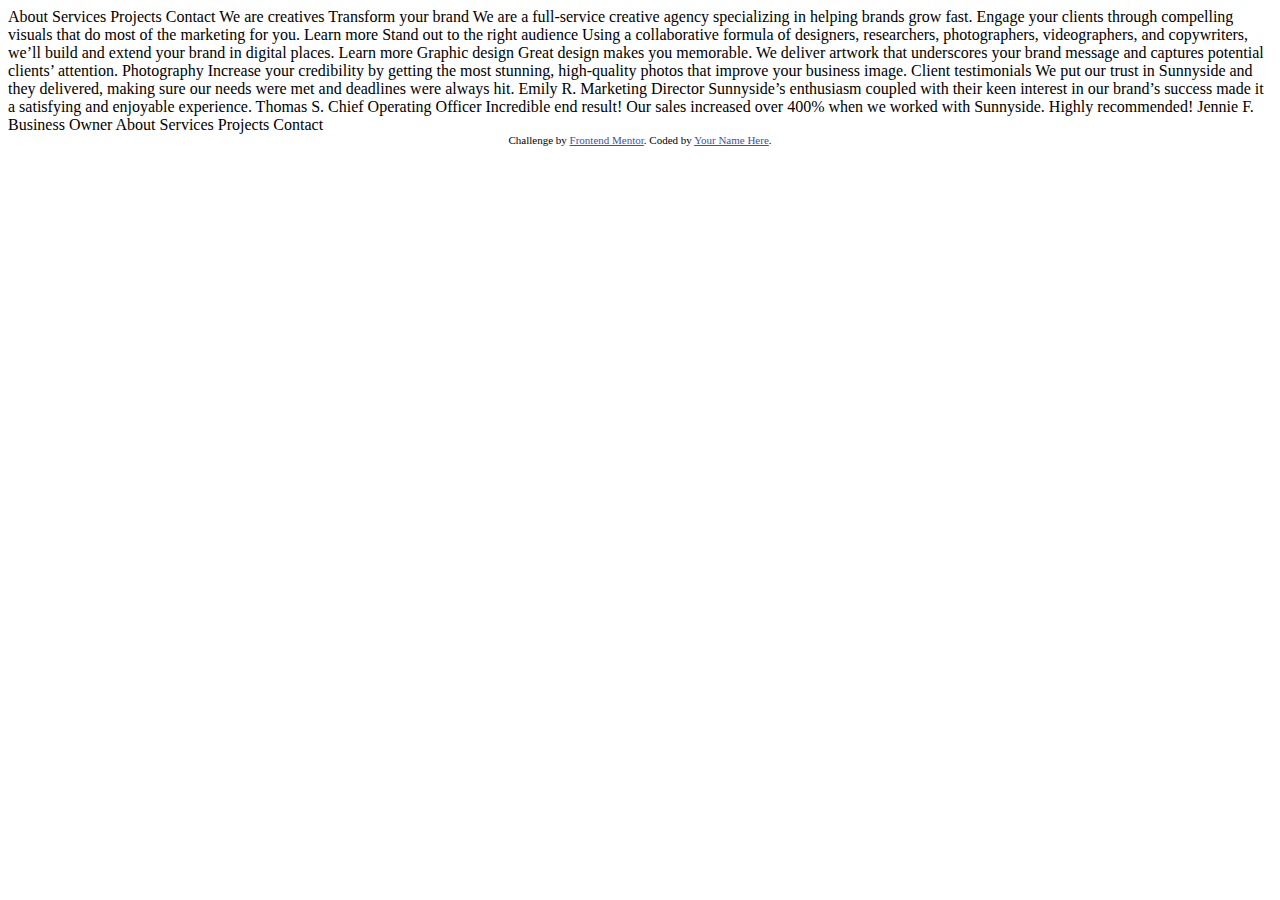
==== index.html @ 876793b8 "Initial Commit" ====
<!DOCTYPE html>
<html lang="en">
<head>
  <meta charset="UTF-8">
  <meta name="viewport" content="width=device-width, initial-scale=1.0"> <!-- displays site properly based on user's device -->

  <link rel="icon" type="image/png" sizes="32x32" href="./images/favicon-32x32.png">
  
  <title>Frontend Mentor | Sunnyside agency landing page</title>

  <!-- Feel free to remove these styles or customise in your own stylesheet 👍 -->
  <style>
    .attribution { font-size: 11px; text-align: center; }
    .attribution a { color: hsl(228, 45%, 44%); }
  </style>
</head>
<body>
  About
  Services
  Projects
  Contact

  We are creatives

  Transform your brand

  We are a full-service creative agency specializing in helping brands grow fast. 
  Engage your clients through compelling visuals that do most of the marketing for you.

  Learn more

  Stand out to the right audience

  Using a collaborative formula of designers, researchers, photographers, videographers, and copywriters, we’ll build and extend your brand in digital places. 

  Learn more

  Graphic design
  Great design makes you memorable. We deliver artwork that underscores your brand message and captures potential clients’ attention.

  Photography
  Increase your credibility by getting the most stunning, high-quality photos that improve your business image.

  Client testimonials

  We put our trust in Sunnyside and they delivered, making sure our needs were met and deadlines were always hit.
  Emily R.
  Marketing Director

  Sunnyside’s enthusiasm coupled with their keen interest in our brand’s success made it a satisfying and enjoyable experience.
  Thomas S.
  Chief Operating Officer

  Incredible end result! Our sales increased over 400% when we worked with Sunnyside. Highly recommended!
  Jennie F.
  Business Owner

  About
  Services
  Projects
  Contact

  <div class="attribution">
    Challenge by <a href="https://www.frontendmentor.io?ref=challenge" target="_blank">Frontend Mentor</a>. 
    Coded by <a href="#">Your Name Here</a>.
  </div>
</body>
</html>
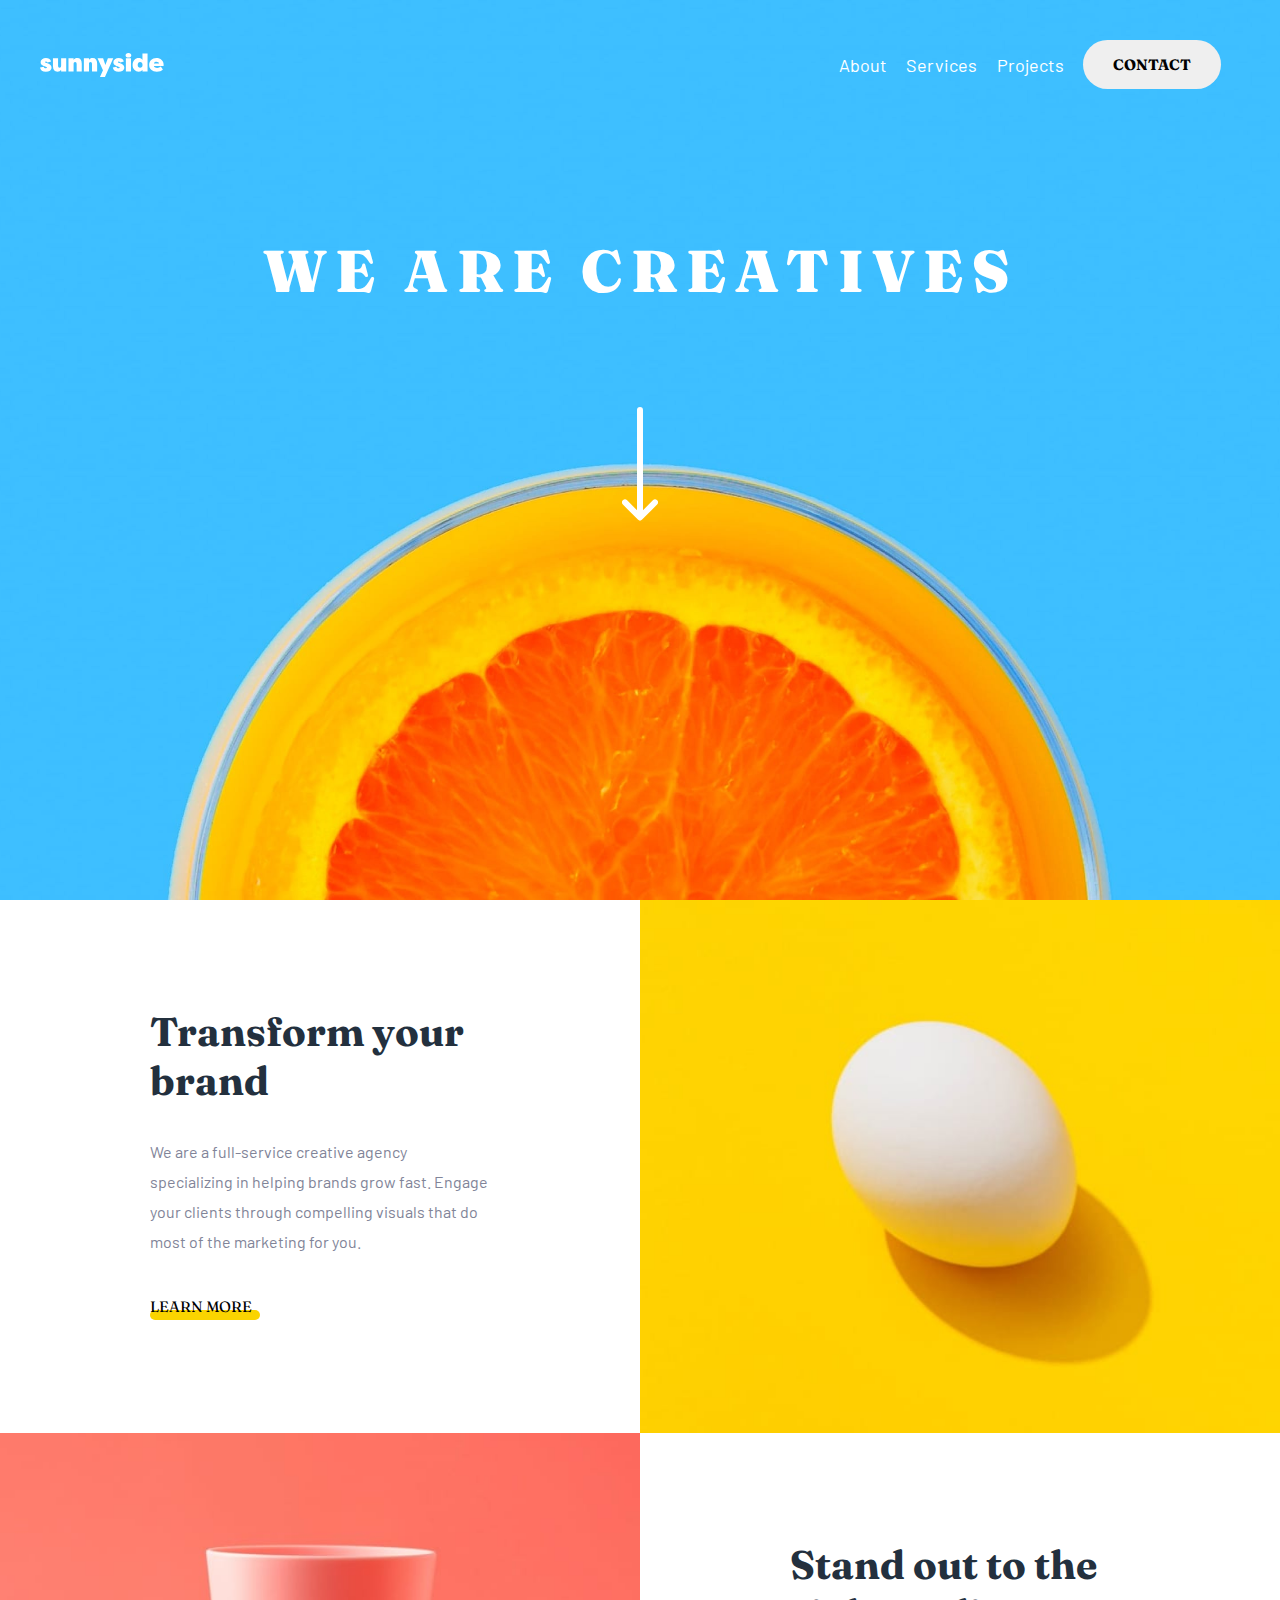
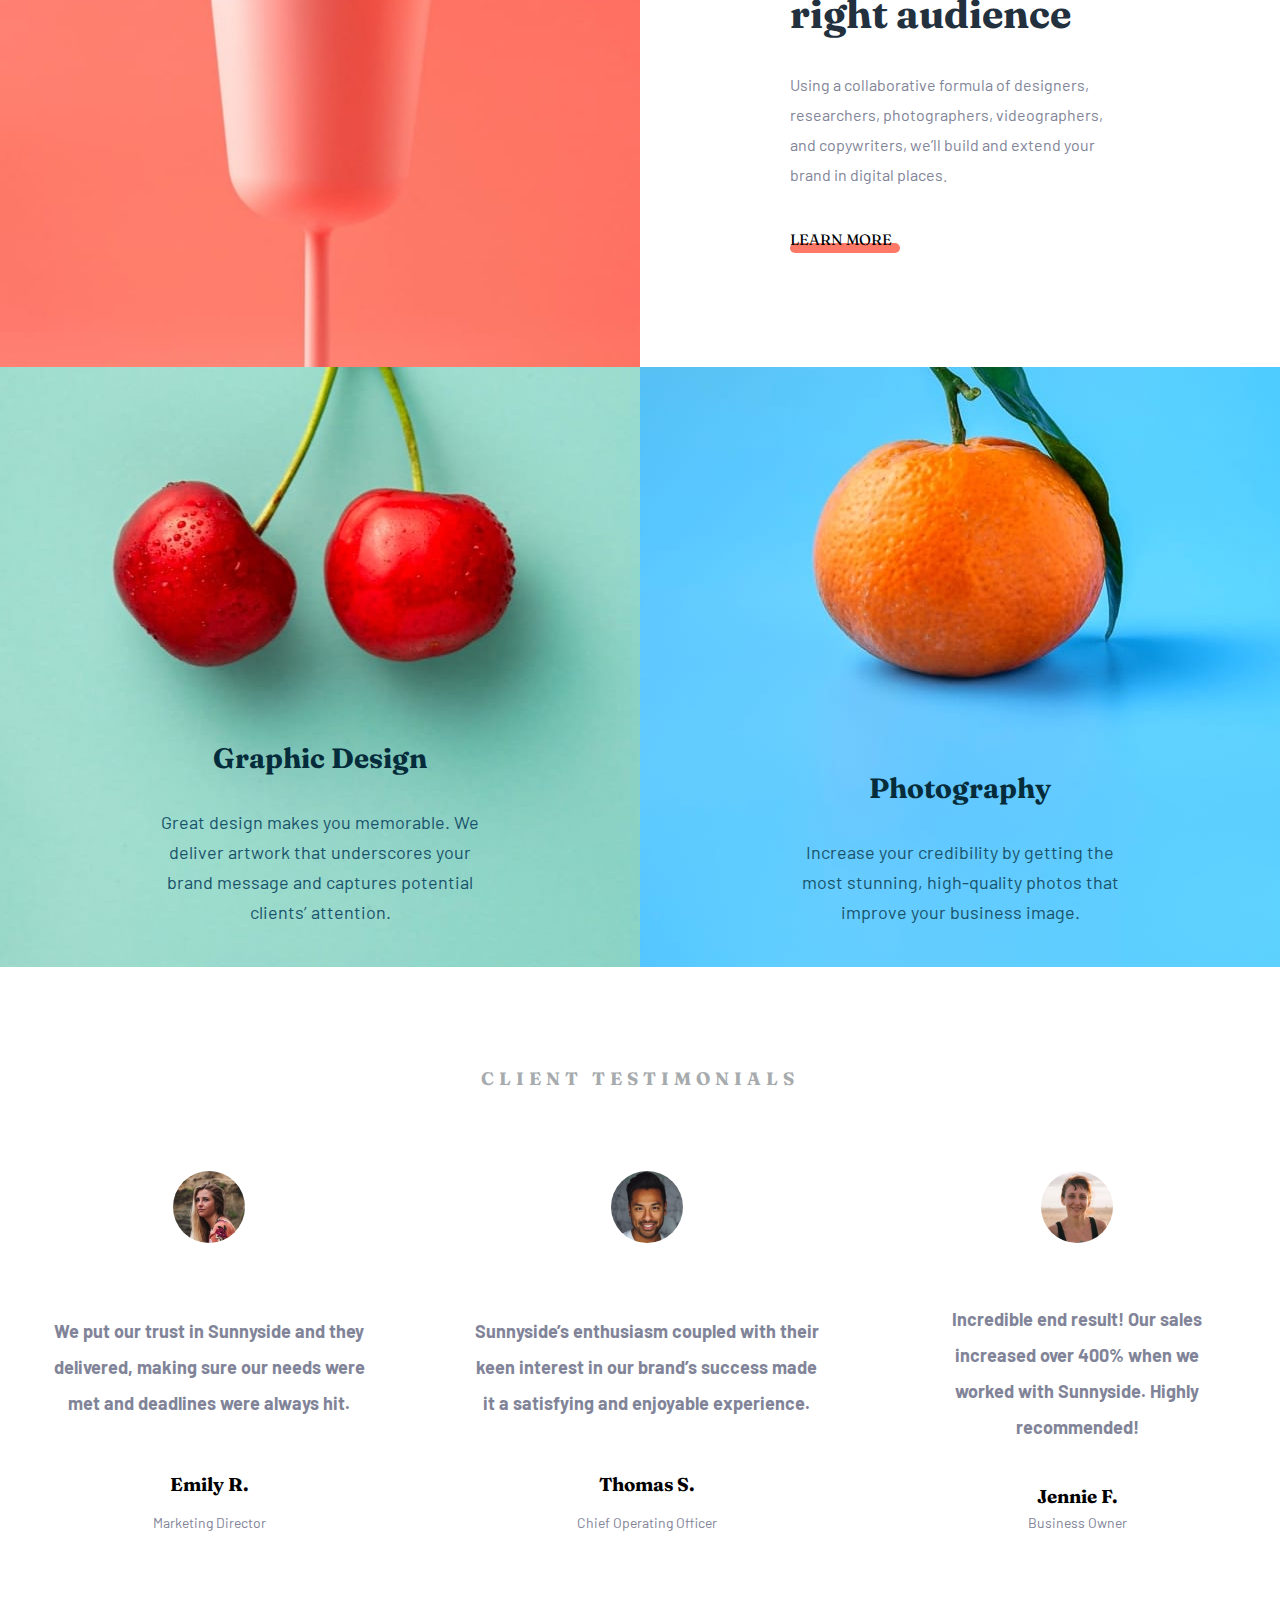
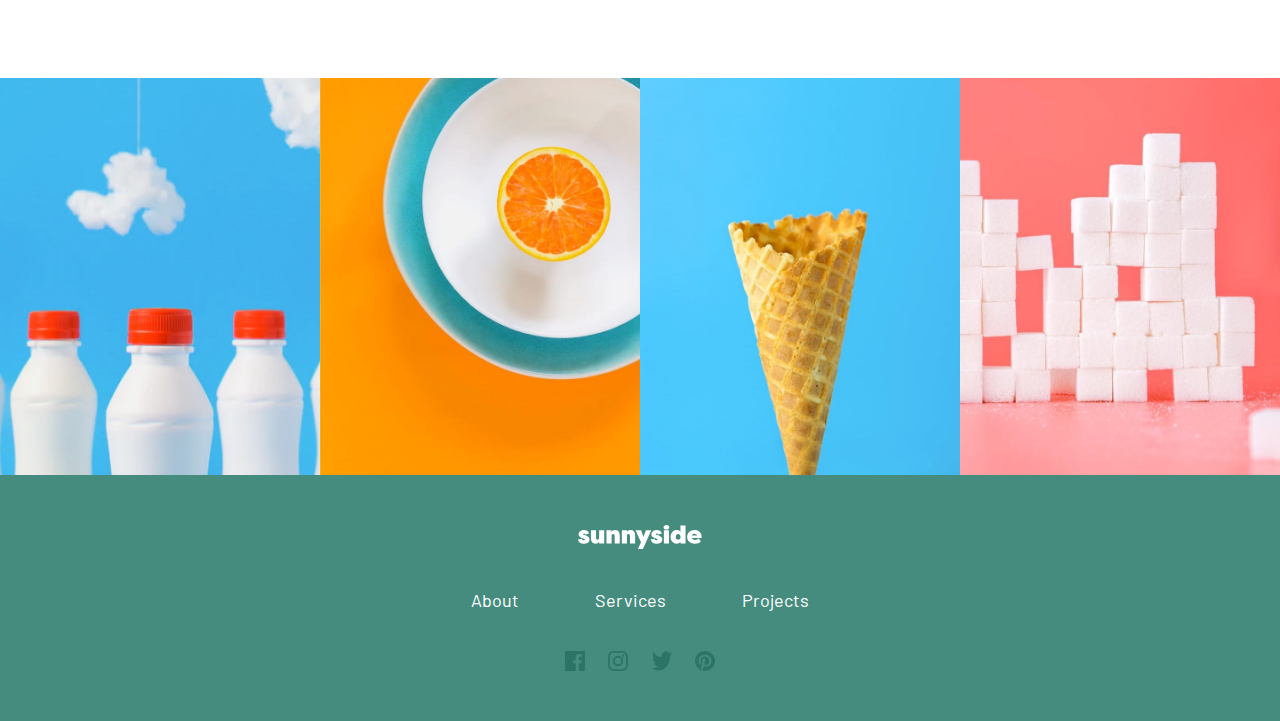
==== commit 80d9f749: "Desktop Design 95% complete" ====
--- a/index.html
+++ b/index.html
@@ -1,68 +1,195 @@
 <!DOCTYPE html>
 <html lang="en">
-<head>
-  <meta charset="UTF-8">
-  <meta name="viewport" content="width=device-width, initial-scale=1.0"> <!-- displays site properly based on user's device -->
+  <head>
+    <meta charset="UTF-8" />
+    <meta name="viewport" content="width=device-width, initial-scale=1.0" />
+    <!-- displays site properly based on user's device -->
 
-  <link rel="icon" type="image/png" sizes="32x32" href="./images/favicon-32x32.png">
-  
-  <title>Frontend Mentor | Sunnyside agency landing page</title>
+    <link
+      rel="icon"
+      type="image/png"
+      sizes="32x32"
+      href="./images/favicon-32x32.png"
+    />
 
-  <!-- Feel free to remove these styles or customise in your own stylesheet 👍 -->
-  <style>
-    .attribution { font-size: 11px; text-align: center; }
-    .attribution a { color: hsl(228, 45%, 44%); }
-  </style>
-</head>
-<body>
-  About
-  Services
-  Projects
-  Contact
+    <title>Frontend Mentor | Sunnyside agency landing page</title>
+    <link rel="stylesheet" href="style.css" />
+    <link rel="preconnect" href="https://fonts.googleapis.com" />
+    <link rel="preconnect" href="https://fonts.gstatic.com" crossorigin />
+    <link
+      href="https://fonts.googleapis.com/css2?family=Barlow:wght@600&family=Fraunces:wght@700;900&display=swap"
+      rel="stylesheet"
+    />
+    <!-- Feel free to remove these styles or customise in your own stylesheet 👍 -->
+    <style>
+      .attribution {
+        font-size: 11px;
+        text-align: center;
+      }
+      .attribution a {
+        color: hsl(228, 45%, 44%);
+      }
+    </style>
+  </head>
+  <body>
+    <div class="wrapper">
+      <header id="showcase">
+        <nav>
+          <img src="./images/logo.svg" alt="Sunnyside Logo" class="logo" />
+          <ul id="nav-links">
+            <li><a href="#">About</a></li>
+            <li><a href="#">Services</a></li>
+            <li><a href="#">Projects</a></li>
+            <li><button>Contact</button></li>
+          </ul>
+        </nav>
+        <h1 id="tagline">We are creatives</h1>
+        <div id="scroll-arrow">
+          <img src="./images/icon-arrow-down.svg" alt="" />
+        </div>
+      </header>
 
-  We are creatives
+      <section id="transform">
+        <div class="content">
+          <h1 class="about-header">Transform your brand</h1>
+          <p class="info">
+            We are a full-service creative agency specializing in helping brands
+            grow fast. Engage your clients through compelling visuals that do
+            most of the marketing for you.
+          </p>
+          <a class="info-link" href="#">Learn More</a>
+          <hr id="transform-line" />
+        </div>
+        <img
+          id="transform-img"
+          src="./images/desktop/image-transform.jpg"
+          alt="egg"
+        />
+      </section>
 
-  Transform your brand
+      <section id="stand-out">
+        <img
+          id="stand-out-img"
+          src="./images/desktop/image-stand-out.jpg"
+          alt="egg"
+        />
+        <div class="content">
+          <h1 class="about-header">Stand out to the right audience</h1>
+          <p class="info">
+            Using a collaborative formula of designers, researchers,
+            photographers, videographers, and copywriters, we’ll build and
+            extend your brand in digital places.
+          </p>
+          <a class="info-link" href="#">Learn More</a>
+          <hr id="stand-out-line" />
+        </div>
+      </section>
 
-  We are a full-service creative agency specializing in helping brands grow fast. 
-  Engage your clients through compelling visuals that do most of the marketing for you.
+      <section id="services">
+        <div id="graphic-design" class="service">
+          <h1 class="service-header">Graphic Design</h1>
+          <p class="service-info">
+            Great design makes you memorable. We deliver artwork that
+            underscores your brand message and captures potential clients’
+            attention.
+          </p>
+        </div>
 
-  Learn more
+        <div id="photography" class="service">
+          <h1 class="service-header">Photography</h1>
+          <p class="service-info">
+            Increase your credibility by getting the most stunning, high-quality
+            photos that improve your business image.
+          </p>
+        </div>
+      </section>
 
-  Stand out to the right audience
+      <section id="testimonials">
+        <h1 id="testimonial-title">Client Testimonials</h1>
+        <div class="client-testimonials">
+          <div class="testimonial">
+            <img
+              src="./images/image-emily.jpg"
+              alt="Emily"
+              class="client-img"
+            />
+            <p class="testimonial-text">
+              We put our trust in Sunnyside and they delivered, making sure our
+              needs were met and deadlines were always hit.
+            </p>
+            <h3 class="client-name">Emily R.</h3>
+            <p class="client-position">Marketing Director</p>
+          </div>
 
-  Using a collaborative formula of designers, researchers, photographers, videographers, and copywriters, we’ll build and extend your brand in digital places. 
+          <div class="testimonial">
+            <img
+              src="./images/image-thomas.jpg"
+              alt="Emily"
+              class="client-img"
+            />
+            <p class="testimonial-text">
+              Sunnyside’s enthusiasm coupled with their keen interest in our
+              brand’s success made it a satisfying and enjoyable experience.
+            </p>
+            <h3 class="client-name">Thomas S.</h3>
+            <p class="client-position">Chief Operating Officer</p>
+          </div>
 
-  Learn more
+          <div class="testimonial">
+            <img
+              src="./images/image-jennie.jpg"
+              alt="Emily"
+              class="client-img"
+            />
+            <p class="testimonial-text">
+              Incredible end result! Our sales increased over 400% when we
+              worked with Sunnyside. Highly recommended!
+            </p>
+            <h3 class="client-name">Jennie F.</h3>
+            <p class="client-position">Business Owner</p>
+          </div>
+        </div>
+      </section>
 
-  Graphic design
-  Great design makes you memorable. We deliver artwork that underscores your brand message and captures potential clients’ attention.
+      <section class="gallery">
+        <div class="gallery-images">
+          <img
+            class="gallery-img"
+            src="./images/desktop/image-gallery-milkbottles.jpg"
+            alt=""
+          />
+          <img
+            class="gallery-img"
+            src="./images/desktop/image-gallery-orange.jpg"
+            alt=""
+          />
+          <img
+            class="gallery-img"
+            src="./images/desktop/image-gallery-cone.jpg"
+            alt=""
+          />
+          <img
+            class="gallery-img"
+            src="./images/desktop/image-gallery-sugarcubes.jpg"
+            alt=""
+          />
+        </div>
+      </section>
 
-  Photography
-  Increase your credibility by getting the most stunning, high-quality photos that improve your business image.
-
-  Client testimonials
-
-  We put our trust in Sunnyside and they delivered, making sure our needs were met and deadlines were always hit.
-  Emily R.
-  Marketing Director
-
-  Sunnyside’s enthusiasm coupled with their keen interest in our brand’s success made it a satisfying and enjoyable experience.
-  Thomas S.
-  Chief Operating Officer
-
-  Incredible end result! Our sales increased over 400% when we worked with Sunnyside. Highly recommended!
-  Jennie F.
-  Business Owner
-
-  About
-  Services
-  Projects
-  Contact
-
-  <div class="attribution">
-    Challenge by <a href="https://www.frontendmentor.io?ref=challenge" target="_blank">Frontend Mentor</a>. 
-    Coded by <a href="#">Your Name Here</a>.
-  </div>
-</body>
-</html>+      <footer>
+        <img id="footer-logo" src="./images/logo.svg" alt="" />
+        <ul class="links">
+          <li>About</li>
+          <li>Services</li>
+          <li>Projects</li>
+        </ul>
+        <div class="socials">
+          <img src="images/icon-facebook.svg" alt="" class="social" />
+          <img src="images/icon-instagram.svg" alt="" class="social" />
+          <img src="images/icon-twitter.svg" alt="" class="social" />
+          <img src="images/icon-pinterest.svg" alt="" class="social" />
+        </div>
+      </footer>
+    </div>
+  </body>
+</html>
--- a/style.css
+++ b/style.css
@@ -0,0 +1,286 @@
+/*Colors*/
+:root{
+    --soft-red: hsl(7, 99%, 70%);
+    --yellow:hsl(51, 100%, 49%);
+    --Dark-cyan: hsl(167, 40%, 24%);
+    --Dark-blue: hsl(198, 62%, 26%);
+    --header-color: rgba(5,44,59,1);
+    --Dark-moderate-cyan: hsl(168, 34%, 41%);
+    --very-dark-blue:hsl(212, 27%, 19%);
+    --very-dark-grey-blue:hsl(213, 9%, 39%);
+    --dark-grayish-blue:  hsl(232, 10%, 55%);
+    --grayish-blue:hsl(210, 4%, 67%);
+    --white: hsl(0, 0%, 100%);
+}
+
+/*Global Styles*/
+
+/*CSS Reset*/
+*{
+    margin:0;
+    padding:0;
+    box-sizing: border-box;
+}
+
+.wrapper{
+    max-width: 1440px;
+    margin: 0 auto;
+}
+
+h1{
+    font-family:'Fraunces', serif;
+    margin-bottom:32px;
+    font-size: 40px;
+}
+
+p{
+    font-family: 'Barlow', sans-serif;
+    line-height: 30px;
+    margin-bottom:40px;
+}
+
+/*Showcase/Hero Section*/
+#showcase{
+    background: url('./images/desktop/image-header.jpg') no-repeat center/cover;
+    height:100vh;
+}
+
+nav{
+    display:flex;
+    justify-content: space-between;
+    align-items: center;
+    padding:40px;
+}
+
+#nav-links{
+    list-style: none;
+    display:flex;
+    align-items: center;
+    justify-content: space-evenly;
+    width:35%;
+}
+
+#nav-links a{
+    text-decoration: none;
+    color:var(--white);
+    font-family: 'Barlow', sans-serif;
+    font-size:18px;
+}
+
+#nav-links button{
+    padding:15px 30px;
+    border:none;
+    border-radius: 50px;
+    font-family:'Fraunces', serif;;
+    font-weight:700;
+    font-size:15px;
+    font-family:'Fraunces', serif;
+    text-transform: uppercase;
+}
+
+#tagline{
+    color:var(--white);
+    text-align: center;
+    text-transform: uppercase;
+    font-family:'Fraunces', serif;
+    font-weight:900;
+    font-size: 59px;
+    letter-spacing: 8.75px;
+    margin-top:105px;
+}
+
+#scroll-arrow{
+    margin:100px auto;
+    display: flex;
+    align-items: baseline;
+    justify-content: center;
+}
+
+/*Transform Section*/
+#transform,#stand-out{
+    display:flex;
+    align-items: center;
+}
+
+.content{
+    padding: 0 150px;
+    width:50%;
+}
+
+.info{
+    color:var(--dark-grayish-blue);
+    font-size: 16px;
+}
+
+.info-link{
+    color:black;
+    font-family:'Fraunces', serif;
+    text-transform: uppercase;
+    text-decoration: none;
+    border-radius:50px;
+    font-size: 15px;
+    text-align: center;
+}
+
+#transform-line{
+    width:110px;
+    text-align: center;
+    position: relative;
+    top:-6px;
+    height: 10px;
+    background-color: var(--yellow);
+    border:none;
+    border-radius: 50px;
+    z-index: -2;
+}
+
+#stand-out-line{
+    width:110px;
+    text-align: center;
+    position: relative;
+    top:-6px;
+    height: 10px;
+    background-color: var(--soft-red);
+    border:none;
+    border-radius: 50px;
+    z-index: -2;
+}
+
+#transform-img{
+    width: 50%;
+}
+
+#stand-out-img{
+    width: 50%;
+}
+
+#services{
+    display:flex;
+}
+
+.service{
+    width:50%;
+    height:600px;
+    display:flex;
+    flex-direction: column;
+    align-items: center;
+    justify-content: end;
+    padding: 0 150px;
+    text-align: center;
+}
+.about-header{
+    color:var(--very-dark-blue);
+}
+#graphic-design{
+    background: url("./images/desktop/image-graphic-design.jpg")no-repeat center/cover;
+}
+
+#photography{
+    background: url("./images/desktop/image-photography.jpg") no-repeat center/cover;
+}
+
+.service-header{
+    font-size: 28px;
+    color:var(--header-color);
+}
+.service-info{
+    font-size: 18px;
+    color:var(--Dark-blue);
+}    
+
+.gallery-images{
+    display:flex;
+    align-items: center;
+    justify-content: center;
+    width:100%;
+}
+
+.gallery-img{
+    width:25%;
+}
+
+#testimonials{
+    text-align: center;
+    margin:100px auto;
+    /* padding:0 150px; */
+}
+
+.client-testimonials{
+    display:flex;
+}
+
+.client-img{
+    width: 72px;
+    margin-bottom: 58px;
+    border-radius: 50%;
+}
+
+.testimonial-text{
+    color:var(--dark-grayish-blue);
+    line-height: 2;
+    font-size: 18px;
+    font-weight: 700;
+}
+
+.client-name{
+    font-family:'Fraunces', serif;
+}
+
+.client-position{
+    color:var(--dark-grayish-blue);
+    font-size: 14px;
+}
+
+.testimonial{
+    display:flex;
+    flex-direction: column;
+    align-items: center;
+    justify-content: space-between;
+    margin:0 50px;
+}
+
+#testimonial-title{
+    text-transform: uppercase;
+    font-size:18px;
+    font-family:'Fraunces', serif;
+    color:var(--grayish-blue);
+    letter-spacing: 5px;
+    margin-bottom: 81px;
+}
+
+footer{
+    background:var(--Dark-moderate-cyan);
+    display:flex;
+    flex-direction: column;
+    align-items: center;
+    justify-content: space-evenly;
+    padding:50px;
+}
+
+footer .links{
+    list-style: none;
+    display:flex;
+    align-items: center;
+    justify-content: space-evenly;
+    width:35%;
+}
+
+footer .links li{
+    margin:40px auto;
+    color:var(--white);
+    font-family: 'Barlow', sans-serif;
+    font-size:18px;
+}
+
+.socials{
+    
+    display:flex;
+    justify-content: space-between;
+    width:150px;
+}
+
+@media only screen and (max-width: 375px) {
+    body {
+      background:red;
+    }
+  }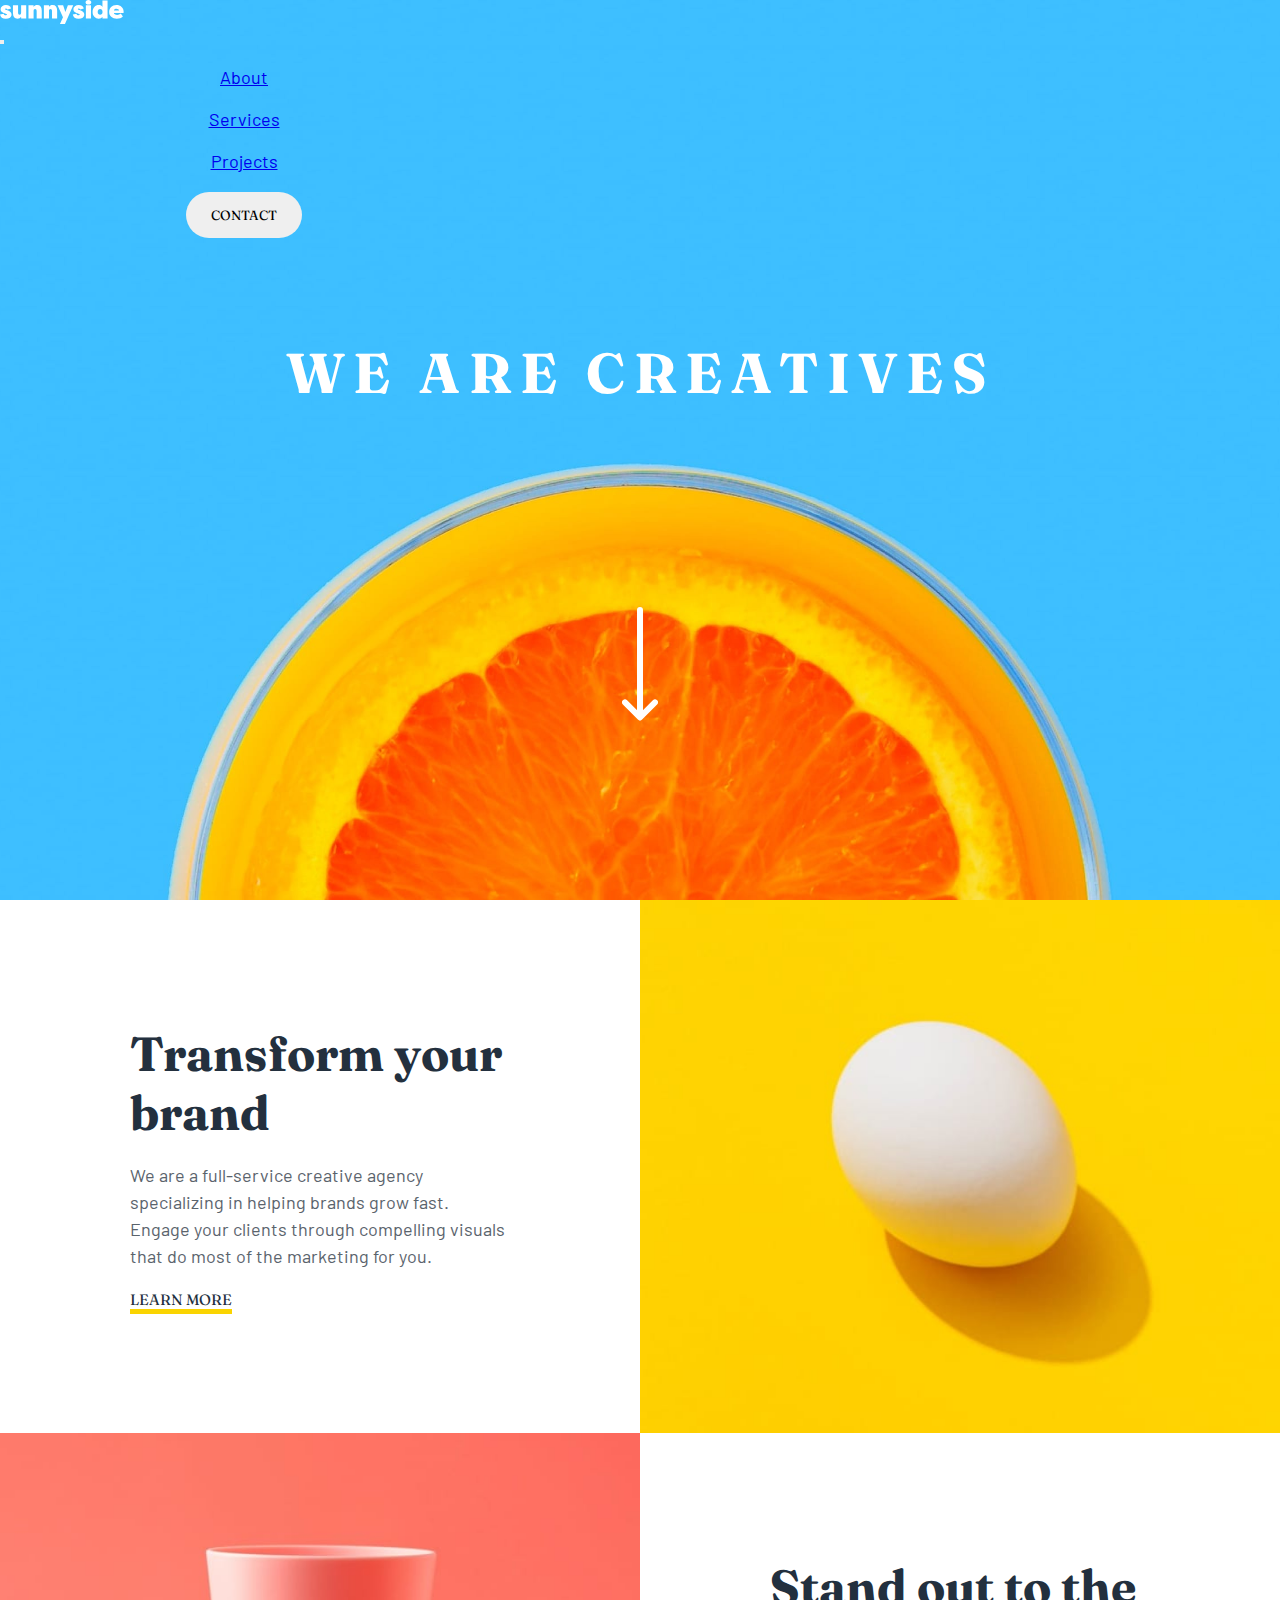
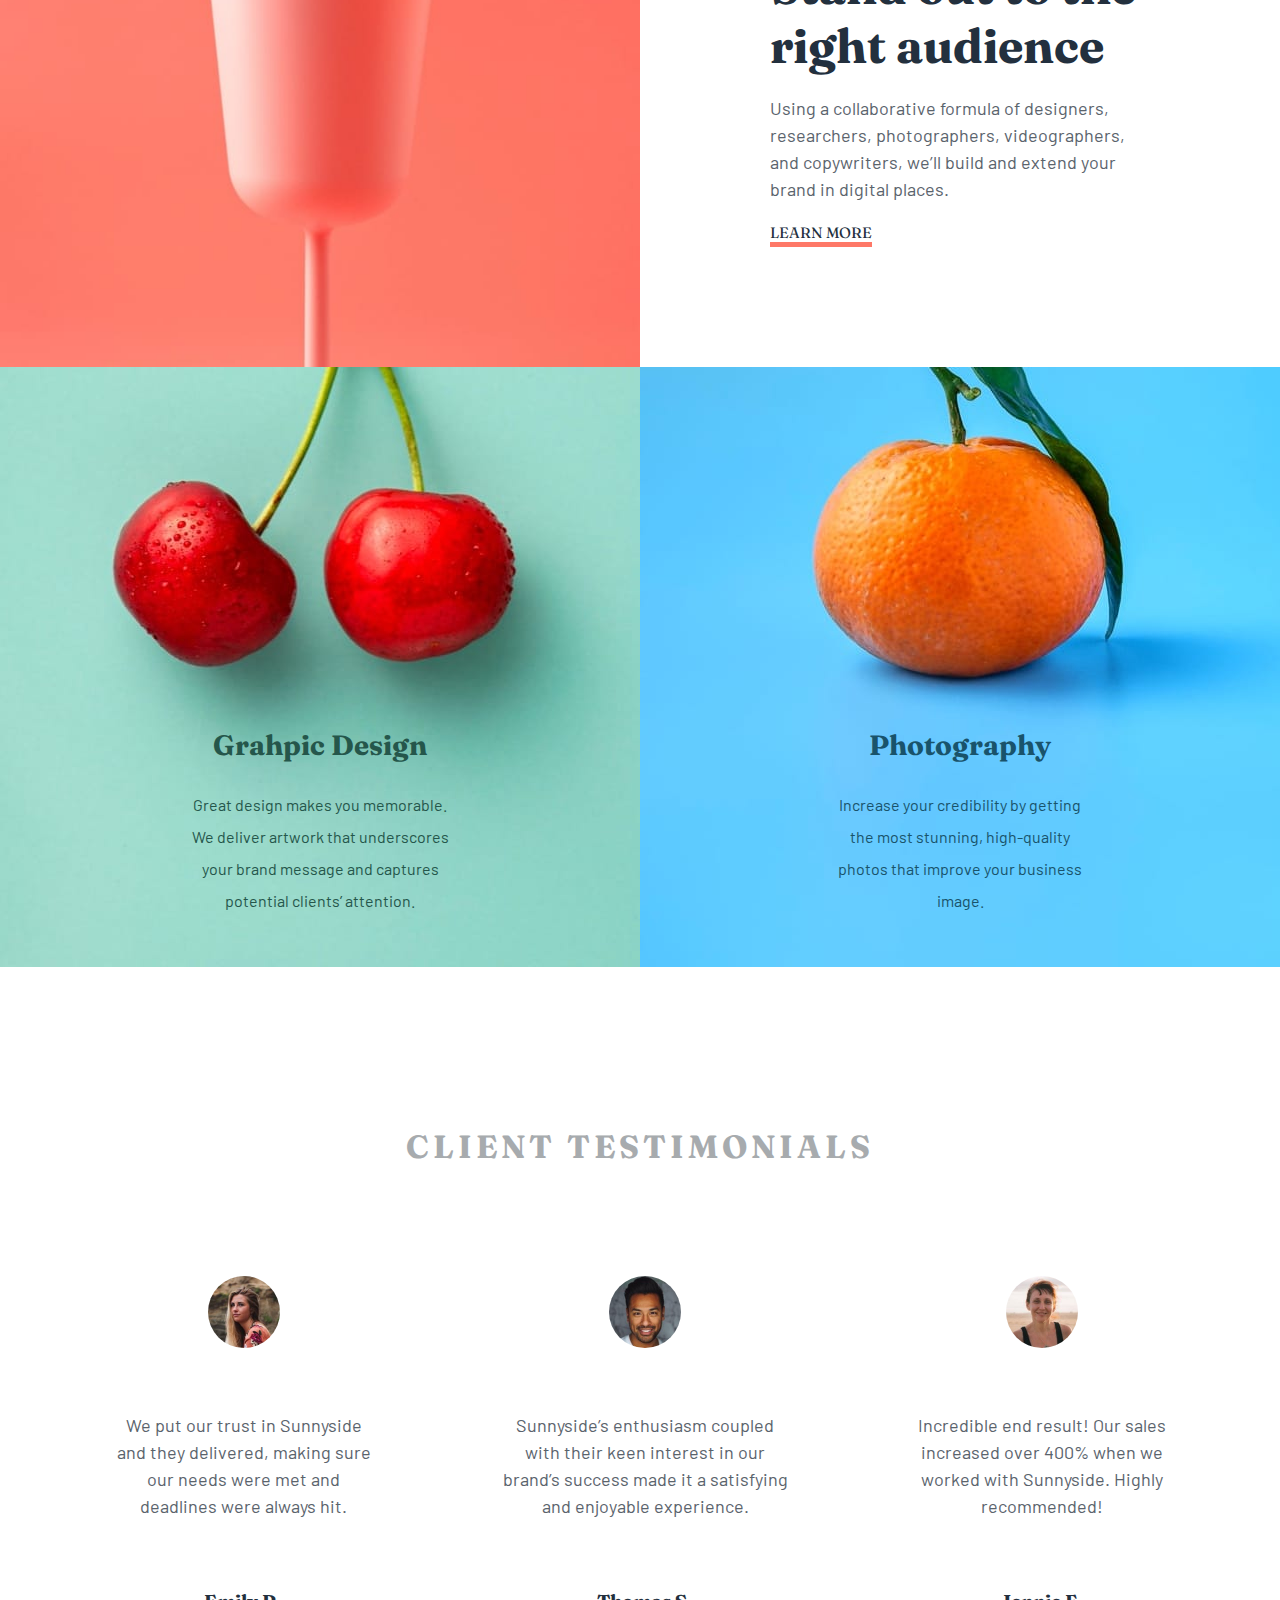
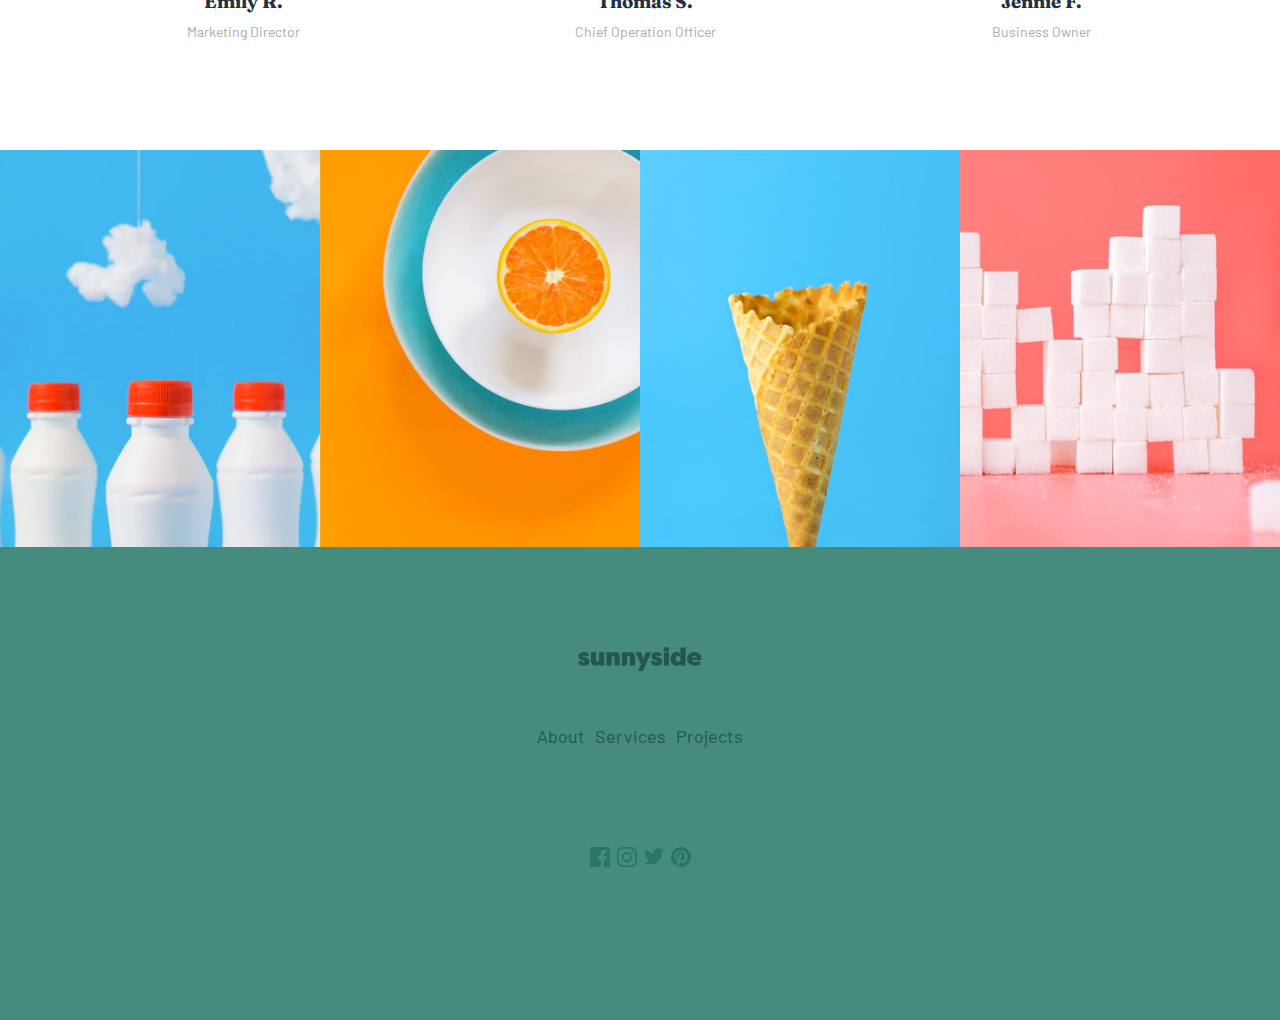
==== commit d9882d29: "Updated HTML" ====
--- a/index.html
+++ b/index.html
@@ -2,194 +2,199 @@
 <html lang="en">
   <head>
     <meta charset="UTF-8" />
+    <meta http-equiv="X-UA-Compatible" content="IE=edge" />
     <meta name="viewport" content="width=device-width, initial-scale=1.0" />
-    <!-- displays site properly based on user's device -->
-
-    <link
-      rel="icon"
-      type="image/png"
-      sizes="32x32"
-      href="./images/favicon-32x32.png"
-    />
-
-    <title>Frontend Mentor | Sunnyside agency landing page</title>
-    <link rel="stylesheet" href="style.css" />
+    <title>WE ARE CREATIVES | Sunnyside</title>
+
+    <link rel="stylesheet" href="css/style.css" />
     <link rel="preconnect" href="https://fonts.googleapis.com" />
     <link rel="preconnect" href="https://fonts.gstatic.com" crossorigin />
     <link
       href="https://fonts.googleapis.com/css2?family=Barlow:wght@600&family=Fraunces:wght@700;900&display=swap"
       rel="stylesheet"
     />
-    <!-- Feel free to remove these styles or customise in your own stylesheet 👍 -->
-    <style>
-      .attribution {
-        font-size: 11px;
-        text-align: center;
-      }
-      .attribution a {
-        color: hsl(228, 45%, 44%);
-      }
-    </style>
+    <link href="https://cdn.jsdelivr.net/npm/bootstrap@5.0.2/dist/css/bootstrap.min.css" rel="stylesheet" integrity="sha384-EVSTQN3/azprG1Anm3QDgpJLIm9Nao0Yz1ztcQTwFspd3yD65VohhpuuCOmLASjC" crossorigin="anonymous">
   </head>
   <body>
-    <div class="wrapper">
-      <header id="showcase">
-        <nav>
-          <img src="./images/logo.svg" alt="Sunnyside Logo" class="logo" />
-          <ul id="nav-links">
-            <li><a href="#">About</a></li>
-            <li><a href="#">Services</a></li>
-            <li><a href="#">Projects</a></li>
-            <li><button>Contact</button></li>
-          </ul>
-        </nav>
-        <h1 id="tagline">We are creatives</h1>
-        <div id="scroll-arrow">
-          <img src="./images/icon-arrow-down.svg" alt="" />
-        </div>
-      </header>
-
-      <section id="transform">
-        <div class="content">
-          <h1 class="about-header">Transform your brand</h1>
-          <p class="info">
-            We are a full-service creative agency specializing in helping brands
-            grow fast. Engage your clients through compelling visuals that do
-            most of the marketing for you.
+    <header id="hero">
+      <nav class="navbar navbar-expand-lg navbar-dark">
+        <div class="container">
+            <div class="d-flex flex-grow-1">
+                <a class="navbar-brand" href="#"><img src="./images/logo.svg" alt=""></a>
+                <span class="w-100 d-lg-none d-block">
+                  <!-- hidden spacer to center brand on mobile --></span>
+                <div class=" text-right">
+                    <button class="navbar-toggler" type="button" data-bs-toggle="collapse" data-bs-target="#myNavbar7">
+                        <span class="navbar-toggler-icon"></span>
+                    </button>
+                </div>
+            </div>
+            <div class="collapse navbar-collapse flex-grow-1 text-right" id="myNavbar7">
+                <ul class="navbar-nav ms-auto flex-nowrap">
+                    <li class="nav-item">
+                        <a href="#" class="nav-link">About</a>
+                    </li>
+                    <li class="nav-item">
+                        <a href="#" class="nav-link">Services</a>
+                    </li>
+                    <li class="nav-item">
+                        <a href="#" class="nav-link">Projects</a>
+                    </li>
+                    <li class="nav-item">
+                      <button>Contact</button>
+                    </li>
+                </ul>
+            </div>
+        </div>
+    </nav>
+      <h1 id="hero-title">We are creatives</h1>
+      <img src="images/icon-arrow-down.svg" alt="" id="scroll-arrow" />
+    </header>
+
+    <section id="transform" class="about">
+      <div class="about-content">
+        <h1 class="about-title">Transform your brand</h1>
+        <p class="about-text">
+          We are a full-service creative agency specializing in helping brands
+          grow fast. Engage your clients through compelling visuals that do most
+          of the marketing for you.
+        </p>
+        <a class="about-link" href="#">Learn More</a>
+      </div>
+      <img
+        src="./images/desktop/image-transform.jpg"
+        alt=""
+        class="about-img"
+      />
+    </section>
+
+    <section id="standout" class="about">
+      <img
+        src="./images/desktop/image-stand-out.jpg"
+        alt=""
+        class="about-img"
+      />
+      <div class="about-content">
+        <h1 class="about-title">Stand out to the right audience</h1>
+        <p class="about-text">
+          Using a collaborative formula of designers, researchers,
+          photographers, videographers, and copywriters, we’ll build and extend
+          your brand in digital places.
+        </p>
+        <a class="about-link" href="#">Learn More</a>
+      </div>
+    </section>
+
+    <section id="services">
+      <div id="graphic-design" class="service">
+        <h1 class="service-title">Grahpic Design</h1>
+        <p class="service-text">
+          Great design makes you memorable. We deliver artwork that underscores
+          your brand message and captures potential clients’ attention.
+        </p>
+      </div>
+
+      <div id="photography" class="service">
+        <h1 class="service-title">Photography</h1>
+        <p class="service-text">
+          Increase your credibility by getting the most stunning, high-quality
+          photos that improve your business image.
+        </p>
+      </div>
+    </section>
+
+    <section id="testimonials">
+      <h1 id="testimonial-header">Client Testimonials</h1>
+      <div id="testimonial-container">
+        <div class="testimonial">
+          <img src="images/image-emily.jpg" alt="" class="client-photo" />
+          <p class="client-text">
+            We put our trust in Sunnyside and they delivered, making sure our
+            needs were met and deadlines were always hit.
           </p>
-          <a class="info-link" href="#">Learn More</a>
-          <hr id="transform-line" />
-        </div>
-        <img
-          id="transform-img"
-          src="./images/desktop/image-transform.jpg"
-          alt="egg"
-        />
-      </section>
-
-      <section id="stand-out">
-        <img
-          id="stand-out-img"
-          src="./images/desktop/image-stand-out.jpg"
-          alt="egg"
-        />
-        <div class="content">
-          <h1 class="about-header">Stand out to the right audience</h1>
-          <p class="info">
-            Using a collaborative formula of designers, researchers,
-            photographers, videographers, and copywriters, we’ll build and
-            extend your brand in digital places.
+          <h3 class="client-name">Emily R.</h3>
+          <p class="client-position">Marketing Director</p>
+        </div>
+
+        <div class="testimonial">
+          <img src="images/image-thomas.jpg" alt="" class="client-photo" />
+          <p class="client-text">
+            Sunnyside’s enthusiasm coupled with their keen interest in our
+            brand’s success made it a satisfying and enjoyable experience.
           </p>
-          <a class="info-link" href="#">Learn More</a>
-          <hr id="stand-out-line" />
-        </div>
-      </section>
-
-      <section id="services">
-        <div id="graphic-design" class="service">
-          <h1 class="service-header">Graphic Design</h1>
-          <p class="service-info">
-            Great design makes you memorable. We deliver artwork that
-            underscores your brand message and captures potential clients’
-            attention.
+          <h3 class="client-name">Thomas S.</h3>
+          <p class="client-position">Chief Operation Officer</p>
+        </div>
+
+        <div class="testimonial">
+          <img src="images/image-jennie.jpg" alt="" class="client-photo" />
+          <p class="client-text">
+            Incredible end result! Our sales increased over 400% when we worked
+            with Sunnyside. Highly recommended!
           </p>
-        </div>
-
-        <div id="photography" class="service">
-          <h1 class="service-header">Photography</h1>
-          <p class="service-info">
-            Increase your credibility by getting the most stunning, high-quality
-            photos that improve your business image.
-          </p>
-        </div>
-      </section>
-
-      <section id="testimonials">
-        <h1 id="testimonial-title">Client Testimonials</h1>
-        <div class="client-testimonials">
-          <div class="testimonial">
-            <img
-              src="./images/image-emily.jpg"
-              alt="Emily"
-              class="client-img"
-            />
-            <p class="testimonial-text">
-              We put our trust in Sunnyside and they delivered, making sure our
-              needs were met and deadlines were always hit.
-            </p>
-            <h3 class="client-name">Emily R.</h3>
-            <p class="client-position">Marketing Director</p>
-          </div>
-
-          <div class="testimonial">
-            <img
-              src="./images/image-thomas.jpg"
-              alt="Emily"
-              class="client-img"
-            />
-            <p class="testimonial-text">
-              Sunnyside’s enthusiasm coupled with their keen interest in our
-              brand’s success made it a satisfying and enjoyable experience.
-            </p>
-            <h3 class="client-name">Thomas S.</h3>
-            <p class="client-position">Chief Operating Officer</p>
-          </div>
-
-          <div class="testimonial">
-            <img
-              src="./images/image-jennie.jpg"
-              alt="Emily"
-              class="client-img"
-            />
-            <p class="testimonial-text">
-              Incredible end result! Our sales increased over 400% when we
-              worked with Sunnyside. Highly recommended!
-            </p>
-            <h3 class="client-name">Jennie F.</h3>
-            <p class="client-position">Business Owner</p>
-          </div>
-        </div>
-      </section>
-
-      <section class="gallery">
-        <div class="gallery-images">
-          <img
-            class="gallery-img"
-            src="./images/desktop/image-gallery-milkbottles.jpg"
-            alt=""
-          />
-          <img
-            class="gallery-img"
-            src="./images/desktop/image-gallery-orange.jpg"
-            alt=""
-          />
-          <img
-            class="gallery-img"
-            src="./images/desktop/image-gallery-cone.jpg"
-            alt=""
-          />
-          <img
-            class="gallery-img"
-            src="./images/desktop/image-gallery-sugarcubes.jpg"
-            alt=""
-          />
-        </div>
-      </section>
-
-      <footer>
-        <img id="footer-logo" src="./images/logo.svg" alt="" />
-        <ul class="links">
-          <li>About</li>
-          <li>Services</li>
-          <li>Projects</li>
-        </ul>
-        <div class="socials">
-          <img src="images/icon-facebook.svg" alt="" class="social" />
-          <img src="images/icon-instagram.svg" alt="" class="social" />
-          <img src="images/icon-twitter.svg" alt="" class="social" />
-          <img src="images/icon-pinterest.svg" alt="" class="social" />
-        </div>
-      </footer>
-    </div>
+          <h3 class="client-name">Jennie F.</h3>
+          <p class="client-position">Business Owner</p>
+        </div>
+      </div>
+    </section>
+
+    <section id="gallery">
+      <img
+        src="images/desktop/image-gallery-milkbottles.jpg"
+        alt=""
+        class="gallery-img"
+      />
+      <img
+        src="images/desktop/image-gallery-orange.jpg"
+        alt=""
+        class="gallery-img"
+      />
+      <img
+        src="images/desktop/image-gallery-cone.jpg"
+        alt=""
+        class="gallery-img"
+      />
+      <img
+        src="images/desktop/image-gallery-sugarcubes.jpg"
+        alt=""
+        class="gallery-img"
+      />
+    </section>
+
+    <footer>
+      <svg width="124" height="24" xmlns="http://www.w3.org/2000/svg"><path d="M5.857 18.708c1.638 0 2.995-.36 4.07-1.08 1.075-.721 1.613-1.769 1.613-3.144-.083-1.855-1.464-3.246-4.144-4.173l-1.44-.597c-.314-.1-.538-.198-.67-.298a.45.45 0 01-.198-.373c0-.414.273-.62.819-.62.678 0 1.182.347 1.513 1.043l3.698-1.044c-.893-2.22-2.614-3.329-5.162-3.329-1.522 0-2.788.398-3.797 1.193C1.15 7.08.645 8.116.645 9.39c0 .398.058.766.174 1.106.116.34.29.638.521.894.232.257.455.48.67.671.215.19.488.369.82.534.33.166.582.286.756.36.174.075.41.162.707.261l.422.15 1.49.546c.363.133.6.244.707.335a.449.449 0 01.16.36c0 .431-.404.647-1.215.647-1.191 0-1.903-.53-2.134-1.59L0 14.509c.463 2.8 2.416 4.2 5.857 4.2zm11.636 0c1.638 0 2.845-.63 3.623-1.888v1.615h5.112V5.366h-5.112v7.156c0 1.474-.505 2.21-1.514 2.21-1.026 0-1.539-.736-1.539-2.21V5.366h-5.112v7.653c0 3.793 1.514 5.69 4.542 5.69zm16.103-.273V11.28c0-1.475.504-2.212 1.513-2.212 1.026 0 1.54.737 1.54 2.212v7.155h5.111v-7.652c0-3.793-1.513-5.69-4.541-5.69-1.638 0-2.846.63-3.623 1.888V5.366h-5.113v13.069h5.113zm15.383 0V11.28c0-1.475.504-2.212 1.514-2.212 1.025 0 1.538.737 1.538 2.212v7.155h5.113v-7.652c0-3.793-1.514-5.69-4.542-5.69-1.638 0-2.846.63-3.623 1.888V5.366h-5.113v13.069h5.113zM64.958 24l8.289-18.634H67.91l-2.532 6.684-2.258-6.684h-5.584l5.435 11.802L59.944 24h5.014zm13.67-5.292c1.638 0 2.995-.36 4.07-1.08 1.076-.721 1.614-1.769 1.614-3.144-.083-1.855-1.465-3.246-4.145-4.173l-1.44-.597c-.314-.1-.537-.198-.67-.298a.45.45 0 01-.198-.373c0-.414.273-.62.819-.62.678 0 1.183.347 1.514 1.043l3.698-1.044c-.894-2.22-2.614-3.329-5.162-3.329-1.522 0-2.788.398-3.797 1.193-1.01.795-1.514 1.83-1.514 3.105 0 .398.058.766.173 1.106.116.34.29.638.522.894.231.257.455.48.67.671.215.19.488.369.819.534.33.166.583.286.757.36.173.075.41.162.707.261l.422.15 1.489.546c.364.133.6.244.707.335a.449.449 0 01.161.36c0 .431-.405.647-1.216.647-1.19 0-1.902-.53-2.134-1.59l-3.723.844c.464 2.8 2.416 4.2 5.857 4.2zm9.8-14.137c.91 0 1.613-.215 2.11-.646.495-.43.744-.977.744-1.64 0-.678-.24-1.23-.72-1.651C90.082.21 89.371 0 88.428 0c-.943 0-1.655.211-2.135.634-.48.422-.72.973-.72 1.652 0 .662.249 1.209.745 1.64.497.43 1.2.645 2.11.645zm2.556 13.864V5.366H85.87v13.069h5.113zm7.74.273c1.737 0 2.977-.63 3.722-1.888v1.615h5.112V.472h-5.112v6.534c-.745-1.275-1.985-1.913-3.723-1.913-1.753 0-3.214.642-4.38 1.926-1.166 1.283-1.75 2.91-1.75 4.882 0 1.97.584 3.598 1.75 4.882 1.166 1.283 2.627 1.925 4.38 1.925zm1.39-3.9c-.729 0-1.312-.274-1.75-.82-.439-.547-.658-1.243-.658-2.087 0-.845.215-1.54.645-2.087.447-.547 1.034-.82 1.762-.82s1.311.273 1.75.82c.438.546.657 1.242.657 2.087 0 .844-.219 1.54-.657 2.087-.439.546-1.022.82-1.75.82zm16.698 3.9c2.597 0 4.624-.754 6.08-2.26l-2.11-2.833c-1.042.845-2.217 1.267-3.524 1.267-.992 0-1.799-.224-2.42-.67-.62-.448-.93-.879-.93-1.293h9.604c.083-.298.124-.687.124-1.167 0-2.054-.674-3.677-2.022-4.87-1.349-1.193-3.073-1.789-5.175-1.789-2.25 0-4.028.671-5.335 2.013-1.307 1.341-1.961 2.956-1.961 4.844 0 1.938.69 3.549 2.072 4.833 1.382 1.283 3.247 1.925 5.597 1.925zm2.208-8.149h-5.112c.033-.613.298-1.08.794-1.404.496-.323 1.084-.484 1.762-.484.678 0 1.266.165 1.762.497.497.331.761.795.794 1.391z" fill="hsl(167, 40%, 24%)" fill-rule="nonzero"/></svg>
+      <ul class="nav-links">
+        <li>
+          <a href="#">About</a>
+        </li>
+
+        <li>
+          <a href="#">Services</a>
+        </li>
+
+        <li>
+          <a href="#">Projects</a>
+        </li>
+      </ul>
+
+      <ul id="socials" class="nav-links">
+        <li>
+          <svg width="20" height="20" xmlns="http://www.w3.org/2000/svg"><path d="M18.896 0H1.104C.494 0 0 .494 0 1.104v17.793C0 19.506.494 20 1.104 20h9.58v-7.745H8.076V9.237h2.606V7.01c0-2.583 1.578-3.99 3.883-3.99 1.104 0 2.052.082 2.329.119v2.7h-1.598c-1.254 0-1.496.597-1.496 1.47v1.928h2.989l-.39 3.018h-2.6V20h5.098c.608 0 1.102-.494 1.102-1.104V1.104C20 .494 19.506 0 18.896 0z" fill="#2C7566" fill-rule="nonzero"/></svg>
+        </li>
+
+        <li>
+          <svg width="20" height="20" xmlns="http://www.w3.org/2000/svg"><path d="M10 1.802c2.67 0 2.987.01 4.042.059 2.71.123 3.975 1.409 4.099 4.099.048 1.054.057 1.37.057 4.04 0 2.672-.01 2.988-.057 4.042-.124 2.687-1.387 3.975-4.1 4.099-1.054.048-1.37.058-4.041.058-2.67 0-2.987-.01-4.04-.058-2.718-.124-3.977-1.416-4.1-4.1-.048-1.054-.058-1.37-.058-4.041 0-2.67.01-2.986.058-4.04.124-2.69 1.387-3.977 4.1-4.1 1.054-.048 1.37-.058 4.04-.058zM10 0C7.284 0 6.944.012 5.877.06 2.246.227.227 2.242.061 5.877.01 6.944 0 7.284 0 10s.012 3.057.06 4.123c.167 3.632 2.182 5.65 5.817 5.817 1.067.048 1.407.06 4.123.06s3.057-.012 4.123-.06c3.629-.167 5.652-2.182 5.816-5.817.05-1.066.061-1.407.061-4.123s-.012-3.056-.06-4.122C19.777 2.249 17.76.228 14.124.06 13.057.01 12.716 0 10 0zm0 4.865a5.135 5.135 0 100 10.27 5.135 5.135 0 000-10.27zm0 8.468a3.333 3.333 0 110-6.666 3.333 3.333 0 010 6.666zm5.338-9.87a1.2 1.2 0 100 2.4 1.2 1.2 0 000-2.4z" fill="#2C7566" fill-rule="nonzero"/></svg>
+        </li>
+
+        <li>
+          <svg width="20" height="17" xmlns="http://www.w3.org/2000/svg"><path d="M20 2.172a8.192 8.192 0 01-2.357.646 4.11 4.11 0 001.805-2.27 8.22 8.22 0 01-2.606.996A4.096 4.096 0 0013.847.248c-2.65 0-4.596 2.472-3.998 5.037A11.648 11.648 0 011.392 1a4.109 4.109 0 001.27 5.478 4.086 4.086 0 01-1.858-.513c-.045 1.9 1.318 3.679 3.291 4.075a4.113 4.113 0 01-1.853.07 4.106 4.106 0 003.833 2.849A8.25 8.25 0 010 14.658a11.616 11.616 0 006.29 1.843c7.618 0 11.923-6.434 11.663-12.205A8.354 8.354 0 0020 2.172z" fill="#2C7566" fill-rule="nonzero"/></svg>
+        </li>
+
+        <li>
+          <svg width="20" height="20" xmlns="http://www.w3.org/2000/svg"><path d="M10 0C4.477 0 0 4.477 0 10c0 4.237 2.636 7.855 6.356 9.312-.088-.791-.167-2.005.035-2.868.181-.78 1.172-4.97 1.172-4.97s-.299-.6-.299-1.486c0-1.39.806-2.428 1.81-2.428.852 0 1.264.64 1.264 1.408 0 .858-.546 2.14-.828 3.33-.236.995.5 1.807 1.48 1.807 1.778 0 3.144-1.874 3.144-4.58 0-2.393-1.72-4.068-4.176-4.068-2.845 0-4.516 2.135-4.516 4.34 0 .859.331 1.781.745 2.281a.3.3 0 01.069.288l-.278 1.133c-.044.183-.145.223-.335.134-1.249-.581-2.03-2.407-2.03-3.874 0-3.154 2.292-6.052 6.608-6.052 3.469 0 6.165 2.473 6.165 5.776 0 3.447-2.173 6.22-5.19 6.22-1.013 0-1.965-.525-2.291-1.148l-.623 2.378c-.226.869-.835 1.958-1.244 2.621.937.29 1.931.446 2.962.446 5.523 0 10-4.477 10-10S15.523 0 10 0z" fill="#2C7566" fill-rule="nonzero"/></svg>
+        </li>
+      </ul>
+    </footer>
+    <script src="https://cdn.jsdelivr.net/npm/bootstrap@5.0.2/dist/js/bootstrap.bundle.min.js" integrity="sha384-MrcW6ZMFYlzcLA8Nl+NtUVF0sA7MsXsP1UyJoMp4YLEuNSfAP+JcXn/tWtIaxVXM" crossorigin="anonymous"></script>
   </body>
 </html>
--- a/css/style.css
+++ b/css/style.css
@@ -0,0 +1,380 @@
+@import url("https://fonts.googleapis.com/css2?family=Barlow:wght@600&family=Fraunces:wght@700;900&display=swap");
+
+/*Color Variables*/
+:root {
+  --soft-red: hsl(7, 99%, 70%);
+  --yellow: hsl(51, 100%, 49%);
+  --graphic-design-text: hsl(167, 40%, 24%);
+  --photography-text: hsl(198, 62%, 26%);
+  --footer: hsl(168, 34%, 41%);
+  --very-dark-desaturated-blue: hsl(212, 27%, 19%);
+  --very-dark-grayish-blue: hsl(213, 9%, 39%);
+  --grayish-blue: hsl(210, 4%, 67%);
+  --white: hsl(0, 0%, 100%);
+  --barlow: "Barlow", sans-serif;
+  --fraunces: "Fraunces", serif;
+}
+
+/*CSS Reset*/
+* {
+  margin: 0;
+  padding: 0;
+  box-sizing: border-box;
+}
+
+/*Hero Section*/
+#hero {
+  background: url("/images/desktop/image-header.jpg") no-repeat center/cover;
+  min-height: 100vh;
+}
+
+navbar-dark {
+  display: flex;
+  justify-content: space-between;
+  align-items: center;
+  font-family: var(--barlow);
+  min-height: 8vh;
+  /* padding: 0 25px; */
+}
+
+.nav-item {
+  display: flex;
+  list-style: none;
+  justify-content: space-around;
+  align-items: center;
+  width: 35%;
+  margin:20px;
+}
+
+.nav-links {
+    display: flex;
+    list-style: none;
+    justify-content: space-around;
+    align-items: center;
+    width: 35%;
+  }
+
+  .nav-item .nav-link{
+      font-size:18px;
+      font-family: var(--barlow);
+  }
+
+footer .nav-links a {
+  text-decoration: none;
+  color: var(--white);
+  font-size: 18px;
+  transition: color ease-in-out 0.1s;
+}
+
+
+
+footer .nav-links a:hover {
+  color: white;
+}
+
+.nav-item button {
+  font-family: var(--fraunces);
+  border: none;
+  padding: 15px 25px;
+  border-radius: 25px;
+  text-transform: uppercase;
+  transition: background ease-in-out 0.1s;
+}
+
+.nav-item button:hover {
+  color: var(--white);
+  background: rgba(255, 255, 2555, 0.3);
+  cursor: pointer;
+}
+
+#hero-title {
+  text-align: center;
+  font-family: var(--fraunces);
+  text-transform: uppercase;
+  color: var(--white);
+  margin: 100px auto;
+  letter-spacing: 8.75px;
+  font-size: 56px;
+}
+
+#scroll-arrow {
+  display: flex;
+  align-items: center;
+  justify-content: center;
+  margin: 0 auto;
+  position: relative;
+  top: 100px;
+}
+
+.burger {
+  display: none;
+  margin: 5px;
+}
+
+/*Transform Section*/
+.about {
+  display: flex;
+  align-items: center;
+  background: var(--white);
+}
+
+.about-img {
+  width: 50%;
+}
+
+.about-content {
+  padding: 0 130px;
+  width: 50%;
+}
+
+.about-title {
+  font-family: var(--fraunces);
+  font-size: 48px;
+  margin-bottom: 20px;
+  color: var(--very-dark-desaturated-blue);
+}
+
+.about-text {
+  font-family: var(--barlow);
+  color: var(--very-dark-grayish-blue);
+  line-height: 1.5;
+  font-size: 18px;
+  margin-bottom: 20px;
+}
+
+.about-link {
+  text-decoration: none;
+  font-family: var(--fraunces);
+  font-size: 15px;
+  text-transform: uppercase;
+  color: var(--very-dark-desaturated-blue);
+  border-bottom: 5px solid var(--yellow);
+}
+
+#standout .about-link {
+  border-bottom-color: var(--soft-red);
+}
+
+/*Services*/
+#services {
+  display: flex;
+}
+
+.service {
+  display: flex;
+  flex-direction: column;
+  align-items: center;
+  justify-content: end;
+  text-align: center;
+  width: 50%;
+  height: 600px;
+  padding: 50px 190px;
+}
+
+#graphic-design {
+  background: url("/images/desktop/image-graphic-design.jpg") no-repeat
+    center/cover;
+  color: var(--graphic-design-text);
+}
+
+#photography {
+  background: url("/images/desktop/image-photography.jpg") no-repeat
+    center/cover;
+  color: var(--photography-text);
+}
+.service-title {
+  font-family: var(--fraunces);
+  font-size: 28px;
+  margin-bottom: 27px;
+}
+
+.service-text {
+  font-family: var(--barlow);
+  font-size: 16px;
+  line-height: 2;
+}
+
+/*Testimonials*/
+#testimonial-container {
+  display: flex;
+  justify-content: center;
+  align-items: center;
+  padding: 50px;
+}
+
+.testimonial {
+  text-align: center;
+  padding: 60px;
+}
+
+.client-photo {
+  border-radius: 50%;
+  width: 72px;
+  margin-bottom: 60px;
+}
+
+.client-text {
+  font-family: var(--barlow);
+  line-height: 1.5;
+  margin-bottom: 70px;
+  font-size: 18px;
+  color: var(--very-dark-grayish-blue);
+  letter-spacing: -0.13;
+}
+
+.client-name {
+  font-family: var(--fraunces);
+  color: var(--very-dark-desaturated-blue);
+  margin-bottom: 10px;
+}
+
+.client-position {
+  color: var(--grayish-blue);
+  font-family: var(--barlow);
+  font-size: 14px;
+}
+
+#testimonial-header {
+  font-family: var(--fraunces);
+  text-transform: uppercase;
+  letter-spacing: 4px;
+  text-align: center;
+  margin-top: 160px;
+  color: var(--grayish-blue);
+}
+
+/*Gallery*/
+#gallery {
+  display: flex;
+  flex-wrap: wrap;
+}
+
+.gallery-img {
+  width: 25%;
+}
+
+footer {
+  padding: 100px;
+  background: var(--footer);
+  text-align: center;
+}
+
+footer .nav-links {
+  width: 100%;
+  padding: 50px 40%;
+  font-family: var(--barlow);
+}
+
+footer .nav-links a {
+  color: var(--graphic-design-text);
+}
+
+#socials {
+  padding: 50px 45%;
+}
+
+#socials li svg path:hover{
+    fill:white;
+    cursor: pointer;
+}
+
+
+
+@media only screen and (max-width: 800px) {
+  #hero {
+    background: url("/images/mobile/image-header.jpg") no-repeat center/cover;
+  }
+
+  nav .nav-links {
+    display: none;
+  }
+
+  #scroll-arrow {
+    top: 50px;
+  }
+
+  #hero-title {
+    font-size: 40px;
+  }
+
+  .burger {
+    display: block;
+  }
+
+  .about {
+    flex-direction: column;
+  }
+
+  .about-content {
+    order: 2;
+    width: 100%;
+    text-align: center;
+    padding: 50px 10px;
+  }
+
+  .about-img {
+    order: 1;
+    width: 100%;
+  }
+
+  #services {
+    flex-direction: column;
+  }
+
+  .service {
+    padding: 60px 20px;
+  }
+
+  .about-title {
+    font-size: 32px;
+  }
+
+  #graphic-design,
+  #photography {
+    width: 100%;
+  }
+
+  #testimonial-header {
+    font-size: 20px;
+    margin-top: 60px;
+  }
+
+  #testimonial-container {
+    flex-direction: column;
+    padding: 0;
+  }
+
+  .testimonial {
+    width: 100%;
+    padding: 35px;
+  }
+
+  .client-text {
+    margin-bottom: 30px;
+  }
+
+  .client-photo {
+    margin-bottom: 30px;
+  }
+
+  .gallery-img {
+    width: 50%;
+  }
+
+  footer {
+    padding: 50px 10px;
+  }
+  footer .nav-links {
+    width: 100%;
+    font-family: var(--barlow);
+    flex-direction: row;
+  }
+
+  footer .nav-links a {
+    margin: 20px;
+  }
+
+  #socials {
+    padding: 50px 20%;
+  }
+}
